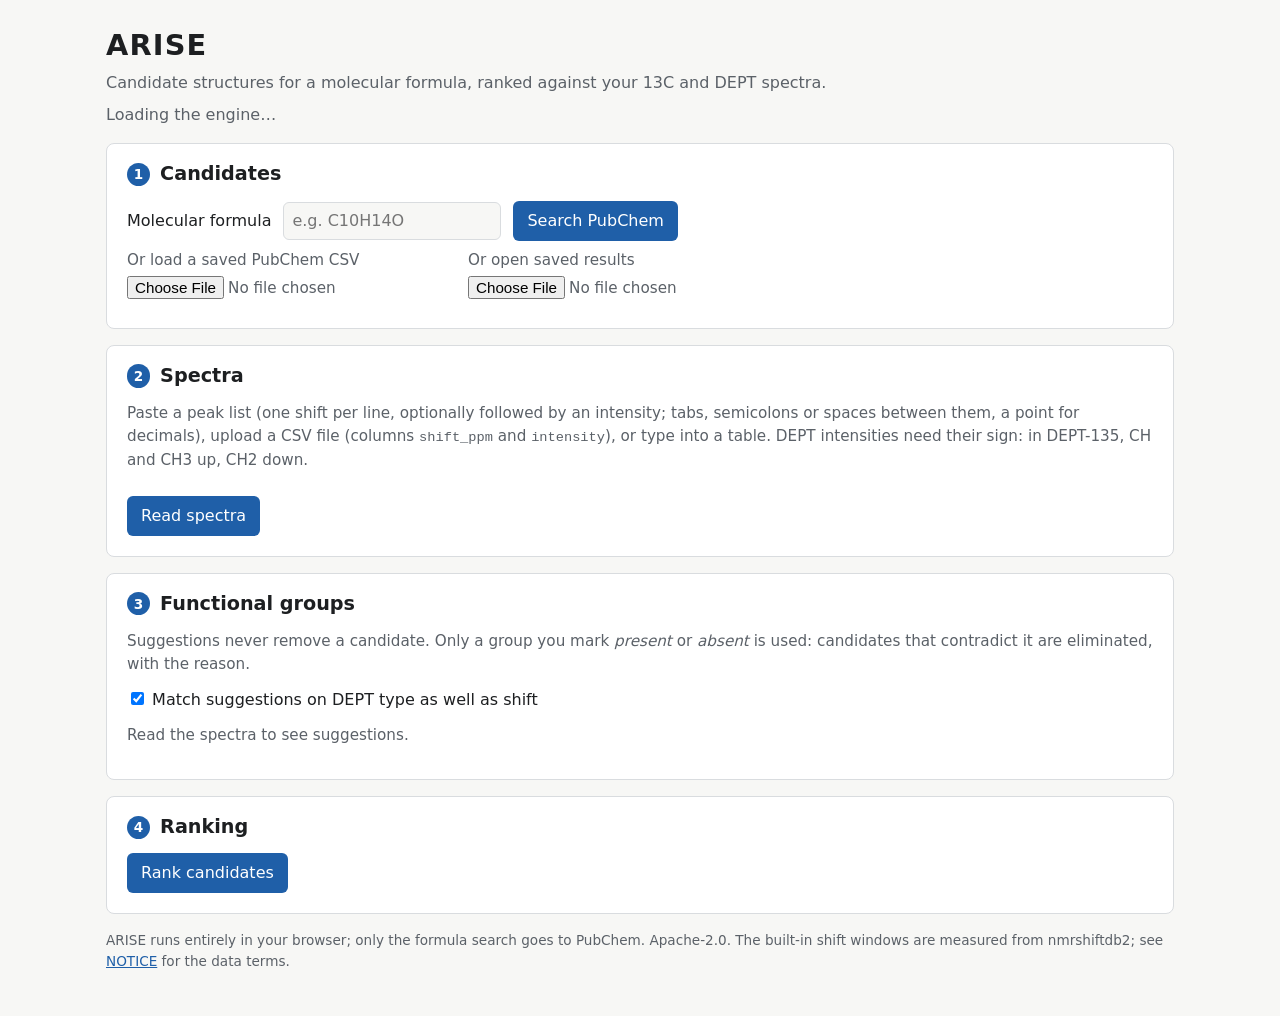
==== public/index.html @ 3953e7ff "feat(web): the page for the core loop (formula, spectra, groups, ranking) Web client plan, PR 3 (not" ====
<!doctype html>
<html lang="en">
  <head>
    <meta charset="utf-8" />
    <meta name="viewport" content="width=device-width, initial-scale=1" />
    <title>ARISE</title>
    <link rel="stylesheet" href="css/style.css" />
    <script type="module" src="js/main.js"></script>
  </head>
  <body>
    <header>
      <h1>ARISE</h1>
      <p class="tagline">
        Candidate structures for a molecular formula, ranked against your 13C and DEPT spectra.
      </p>
      <p id="engine-status" class="status" role="status">Loading the engine…</p>
    </header>

    <main>
      <!-- 1. Candidates -->
      <section aria-labelledby="candidates-title">
        <h2 id="candidates-title"><span class="step">1</span> Candidates</h2>
        <form id="search-form" class="row">
          <label for="formula">Molecular formula</label>
          <input id="formula" name="formula" autocomplete="off" spellcheck="false" placeholder="e.g. C10H14O" required />
          <button type="submit" id="search-button">Search PubChem</button>
        </form>
        <div class="row alternatives">
          <label class="file">
            Or load a saved PubChem CSV
            <input type="file" id="pubchem-file" accept=".csv,text/csv" />
          </label>
          <label class="file">
            Or open saved results
            <input type="file" id="record-file" accept=".json,application/json" />
          </label>
        </div>
        <p id="candidates-status" class="status" role="status"></p>
        <p id="candidates-error" class="error" role="alert" hidden></p>
      </section>

      <!-- 2. Spectra -->
      <section aria-labelledby="spectra-title">
        <h2 id="spectra-title"><span class="step">2</span> Spectra</h2>
        <p class="hint">
          Paste a peak list (one shift per line, optionally followed by an intensity; tabs,
          semicolons or spaces between them, a point for decimals), upload a CSV file
          (columns <code>shift_ppm</code> and <code>intensity</code>), or type into a table. DEPT intensities
          need their sign: in DEPT-135, CH and CH3 up, CH2 down.
        </p>
        <div class="spectra">
          <div class="spectrum" data-spectrum="carbon" data-kind="carbon" data-title="13C"></div>
          <div class="spectrum" data-spectrum="dept135" data-kind="dept" data-title="DEPT-135"></div>
          <div class="spectrum" data-spectrum="dept90" data-kind="dept" data-title="DEPT-90"></div>
        </div>
        <button type="button" id="check-button">Read spectra</button>
        <p id="spectra-error" class="error" role="alert" hidden></p>
        <div id="peaks" hidden>
          <h3>Peaks as ARISE reads them</h3>
          <div class="table-scroll">
            <table id="peaks-table">
              <thead>
                <tr><th scope="col">#</th><th scope="col">Shift (ppm)</th><th scope="col">Possible types</th></tr>
              </thead>
              <tbody></tbody>
            </table>
          </div>
        </div>
      </section>

      <!-- 3. Groups -->
      <section aria-labelledby="groups-title">
        <h2 id="groups-title"><span class="step">3</span> Functional groups</h2>
        <p class="hint">
          Suggestions never remove a candidate. Only a group you mark <em>present</em> or
          <em>absent</em> is used: candidates that contradict it are eliminated, with the reason.
        </p>
        <label class="check">
          <input type="checkbox" id="use-dept" checked />
          Match suggestions on DEPT type as well as shift
        </label>
        <p id="groups-error" class="error" role="alert" hidden></p>
        <div id="groups" class="groups">
          <p class="hint">Read the spectra to see suggestions.</p>
        </div>
      </section>

      <!-- 4. Ranking -->
      <section aria-labelledby="ranking-title">
        <h2 id="ranking-title"><span class="step">4</span> Ranking</h2>
        <button type="button" id="rank-button">Rank candidates</button>
        <p id="ranking-error" class="error" role="alert" hidden></p>
        <p id="ranking-note" class="status" role="status"></p>
        <div id="ranking" hidden>
          <dl id="ranking-summary" class="summary"></dl>
          <div class="row">
            <label for="tier-filter">Show</label>
            <select id="tier-filter">
              <option value="all">all candidates</option>
              <option value="active">active</option>
              <option value="back-burner">back-burner</option>
              <option value="eliminated">eliminated</option>
            </select>
          </div>
          <div class="table-scroll">
            <table id="ranking-table">
              <thead>
                <tr>
                  <th scope="col">Rank</th>
                  <th scope="col">CID</th>
                  <th scope="col">Tier</th>
                  <th scope="col">Carbon environments</th>
                  <th scope="col">Reasons and notes</th>
                  <th scope="col">SMILES</th>
                </tr>
              </thead>
              <tbody></tbody>
            </table>
          </div>
          <button type="button" id="more-button" hidden>Show more</button>
          <div class="row downloads">
            <button type="button" id="download-record">Download results (re-openable)</button>
            <button type="button" id="download-csv">Download ranking as CSV</button>
          </div>
        </div>
      </section>
    </main>

    <footer>
      <p>
        ARISE runs entirely in your browser; only the formula search goes to PubChem.
        Apache-2.0. The built-in shift windows are measured from nmrshiftdb2; see
        <a href="https://github.com/csraio/ARISE/blob/main/NOTICE">NOTICE</a> for the data terms.
      </p>
    </footer>

    <template id="spectrum-template">
      <fieldset>
        <legend></legend>
        <label class="mode">
          Entry
          <select class="mode-select">
            <option value="none">not recorded</option>
            <option value="paste">paste a list</option>
            <option value="upload">upload a CSV file</option>
            <option value="table">type into a table</option>
          </select>
        </label>
        <div class="entry" data-mode="paste" hidden>
          <textarea rows="8" spellcheck="false" aria-label="Pasted peak list"></textarea>
        </div>
        <div class="entry" data-mode="upload" hidden>
          <input type="file" accept=".csv,text/csv" aria-label="Peak list CSV file" />
          <p class="file-status status"></p>
        </div>
        <div class="entry" data-mode="table" hidden>
          <table class="entry-table">
            <thead>
              <tr><th scope="col">Shift (ppm)</th><th scope="col">Intensity</th></tr>
            </thead>
            <tbody></tbody>
          </table>
          <button type="button" class="add-row">Add row</button>
        </div>
      </fieldset>
    </template>
  </body>
</html>
---- public/css/style.css ----
/* ARISE web client. Colours are tokens; dark mode follows the system setting. */
:root {
  --bg: #f7f7f5;
  --surface: #ffffff;
  --text: #1d1f21;
  --muted: #5b6168;
  --border: #d9dcdf;
  --accent: #1f5fa8;
  --accent-text: #ffffff;
  --error: #b3261e;
  --error-bg: #fdecea;
  --active: #1e7a3c;
  --back-burner: #9a6700;
  --eliminated: #8a8f96;
  --radius: 8px;
  color-scheme: light;
}

@media (prefers-color-scheme: dark) {
  :root {
    --bg: #15171a;
    --surface: #1e2125;
    --text: #e6e8ea;
    --muted: #a0a6ad;
    --border: #353a40;
    --accent: #6ea8f0;
    --accent-text: #0d1117;
    --error: #ff8a80;
    --error-bg: #3a1d1b;
    --active: #6fd08c;
    --back-burner: #e3b341;
    --eliminated: #8b9198;
    color-scheme: dark;
  }
}

* {
  box-sizing: border-box;
}

body {
  margin: 0;
  background: var(--bg);
  color: var(--text);
  font: 16px/1.5 system-ui, -apple-system, "Segoe UI", Roboto, sans-serif;
}

header,
main,
footer {
  max-width: 1100px;
  margin: 0 auto;
  padding: 0 16px;
}

header {
  padding-top: 24px;
}

h1 {
  margin: 0;
  font-size: 1.8rem;
  letter-spacing: 0.04em;
}

.tagline {
  margin: 4px 0 0;
  color: var(--muted);
}

section {
  background: var(--surface);
  border: 1px solid var(--border);
  border-radius: var(--radius);
  padding: 16px 20px 20px;
  margin: 16px 0;
}

h2 {
  margin: 0 0 12px;
  font-size: 1.2rem;
  display: flex;
  align-items: center;
  gap: 10px;
}

h3 {
  font-size: 1rem;
  margin: 16px 0 8px;
}

.step {
  display: inline-grid;
  place-items: center;
  width: 1.7em;
  height: 1.7em;
  border-radius: 50%;
  background: var(--accent);
  color: var(--accent-text);
  font-size: 0.85rem;
}

.row {
  display: flex;
  flex-wrap: wrap;
  align-items: center;
  gap: 8px 12px;
  margin: 8px 0;
}

.alternatives {
  color: var(--muted);
  font-size: 0.95rem;
}

label.file {
  display: flex;
  flex-direction: column;
  gap: 4px;
}

input,
select,
textarea,
button {
  font: inherit;
  color: inherit;
}

input:not([type="checkbox"], [type="radio"], [type="file"]),
select,
textarea {
  background: var(--bg);
  border: 1px solid var(--border);
  border-radius: 6px;
  padding: 6px 8px;
}

textarea {
  width: 100%;
  font-family: ui-monospace, "SF Mono", Menlo, Consolas, monospace;
  font-size: 0.9rem;
}

button {
  background: var(--accent);
  color: var(--accent-text);
  border: none;
  border-radius: 6px;
  padding: 8px 14px;
  cursor: pointer;
}

button:disabled {
  opacity: 0.5;
  cursor: not-allowed;
}

button.secondary,
.add-row,
.downloads button {
  background: transparent;
  color: var(--accent);
  border: 1px solid var(--accent);
}

:focus-visible {
  outline: 2px solid var(--accent);
  outline-offset: 2px;
}

.hint {
  color: var(--muted);
  font-size: 0.95rem;
  margin: 0 0 12px;
}

.status {
  color: var(--muted);
  margin: 8px 0 0;
}

.status:empty {
  display: none;
}

.error {
  color: var(--error);
  background: var(--error-bg);
  border-radius: 6px;
  padding: 8px 12px;
  margin: 12px 0 0;
}

.spectra {
  display: grid;
  grid-template-columns: repeat(auto-fit, minmax(260px, 1fr));
  gap: 12px;
  margin-bottom: 12px;
}

fieldset {
  border: 1px solid var(--border);
  border-radius: var(--radius);
  margin: 0;
  padding: 8px 12px 12px;
  min-width: 0;
}

legend {
  font-weight: 600;
  padding: 0 4px;
}

label.mode {
  display: flex;
  align-items: center;
  gap: 8px;
  margin-bottom: 8px;
}

.entry-table input {
  width: 100%;
}

.entry-table th {
  font-weight: 500;
  color: var(--muted);
}

.table-scroll {
  overflow-x: auto;
}

table {
  border-collapse: collapse;
  width: 100%;
  font-size: 0.95rem;
}

th,
td {
  text-align: left;
  padding: 6px 8px;
  border-bottom: 1px solid var(--border);
  vertical-align: top;
}

td.number,
th.number {
  text-align: right;
  font-variant-numeric: tabular-nums;
}

td.smiles {
  font-family: ui-monospace, "SF Mono", Menlo, Consolas, monospace;
  font-size: 0.85rem;
  word-break: break-all;
}

td ul {
  margin: 0;
  padding-left: 18px;
}

.tier {
  font-weight: 600;
}

.tier-active {
  color: var(--active);
}

.tier-back-burner {
  color: var(--back-burner);
}

.tier-eliminated {
  color: var(--eliminated);
}

.groups {
  display: grid;
  gap: 8px;
  margin-top: 12px;
}

.group {
  border: 1px solid var(--border);
  border-radius: 6px;
  padding: 8px 12px;
}

.group.suggested {
  border-color: var(--accent);
}

.group-head {
  display: flex;
  flex-wrap: wrap;
  justify-content: space-between;
  gap: 8px;
}

.group-name {
  font-weight: 600;
}

.group .choices {
  display: flex;
  gap: 12px;
  border: none;
  padding: 0;
  margin: 0;
}

.group .evidence {
  color: var(--muted);
  font-size: 0.9rem;
  margin: 4px 0 0;
  padding-left: 18px;
}

details.more-groups > summary {
  cursor: pointer;
  color: var(--accent);
  margin: 8px 0;
}

.summary {
  display: grid;
  grid-template-columns: repeat(auto-fit, minmax(150px, 1fr));
  gap: 8px;
  margin: 12px 0;
}

.summary div {
  background: var(--bg);
  border-radius: 6px;
  padding: 8px 12px;
}

.summary dt {
  color: var(--muted);
  font-size: 0.85rem;
}

.summary dd {
  margin: 0;
  font-size: 1.3rem;
  font-variant-numeric: tabular-nums;
}

footer {
  color: var(--muted);
  font-size: 0.85rem;
  padding-bottom: 32px;
}

a {
  color: var(--accent);
}

code {
  font-size: 0.9em;
}

[hidden] {
  display: none !important;
}
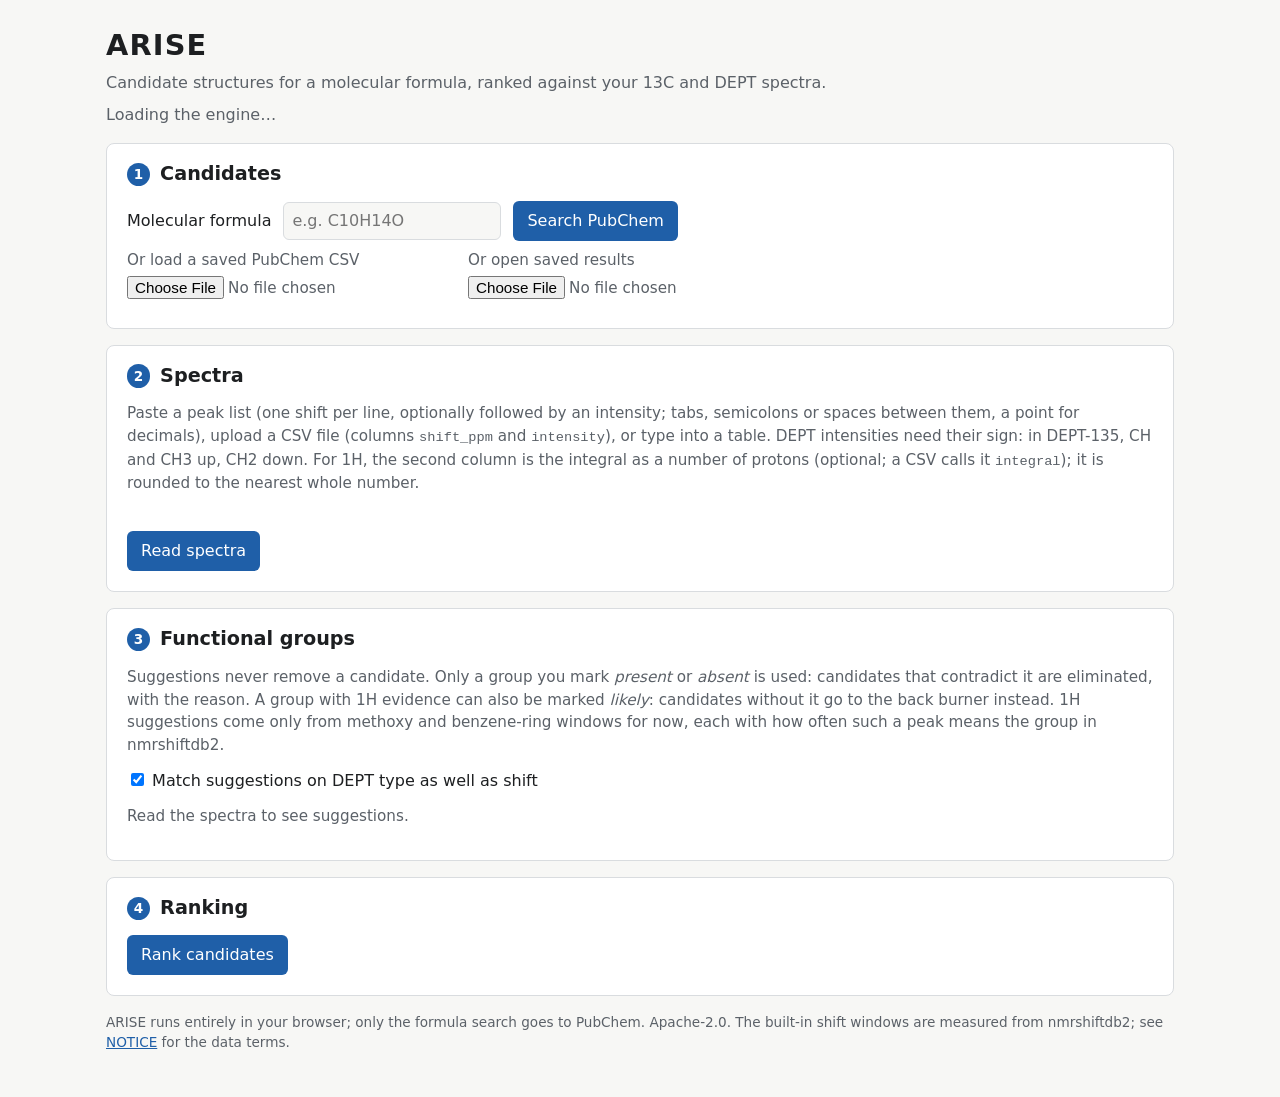
==== commit caa71fa9: "feat(web): 1H on the page; suggestions merge 13C and 1H (1H plan, PR D) The chemist's decisions (202" ====
--- a/public/index.html
+++ b/public/index.html
@@ -46,12 +46,15 @@
           Paste a peak list (one shift per line, optionally followed by an intensity; tabs,
           semicolons or spaces between them, a point for decimals), upload a CSV file
           (columns <code>shift_ppm</code> and <code>intensity</code>), or type into a table. DEPT intensities
-          need their sign: in DEPT-135, CH and CH3 up, CH2 down.
+          need their sign: in DEPT-135, CH and CH3 up, CH2 down. For 1H, the second column is the
+          integral as a number of protons (optional; a CSV calls it <code>integral</code>); it is
+          rounded to the nearest whole number.
         </p>
         <div class="spectra">
           <div class="spectrum" data-spectrum="carbon" data-kind="carbon" data-title="13C"></div>
           <div class="spectrum" data-spectrum="dept135" data-kind="dept" data-title="DEPT-135"></div>
           <div class="spectrum" data-spectrum="dept90" data-kind="dept" data-title="DEPT-90"></div>
+          <div class="spectrum" data-spectrum="proton" data-kind="proton" data-title="1H"></div>
         </div>
         <button type="button" id="check-button">Read spectra</button>
         <p id="spectra-error" class="error" role="alert" hidden></p>
@@ -66,6 +69,17 @@
             </table>
           </div>
         </div>
+        <div id="protons" hidden>
+          <h3>1H peaks as ARISE reads them</h3>
+          <div class="table-scroll">
+            <table id="protons-table">
+              <thead>
+                <tr><th scope="col">#</th><th scope="col">Shift (ppm)</th><th scope="col">Protons</th></tr>
+              </thead>
+              <tbody></tbody>
+            </table>
+          </div>
+        </div>
       </section>
 
       <!-- 3. Groups -->
@@ -74,6 +88,9 @@
         <p class="hint">
           Suggestions never remove a candidate. Only a group you mark <em>present</em> or
           <em>absent</em> is used: candidates that contradict it are eliminated, with the reason.
+          A group with 1H evidence can also be marked <em>likely</em>: candidates without it go to
+          the back burner instead. 1H suggestions come only from methoxy and benzene-ring windows
+          for now, each with how often such a peak means the group in nmrshiftdb2.
         </p>
         <label class="check">
           <input type="checkbox" id="use-dept" checked />
